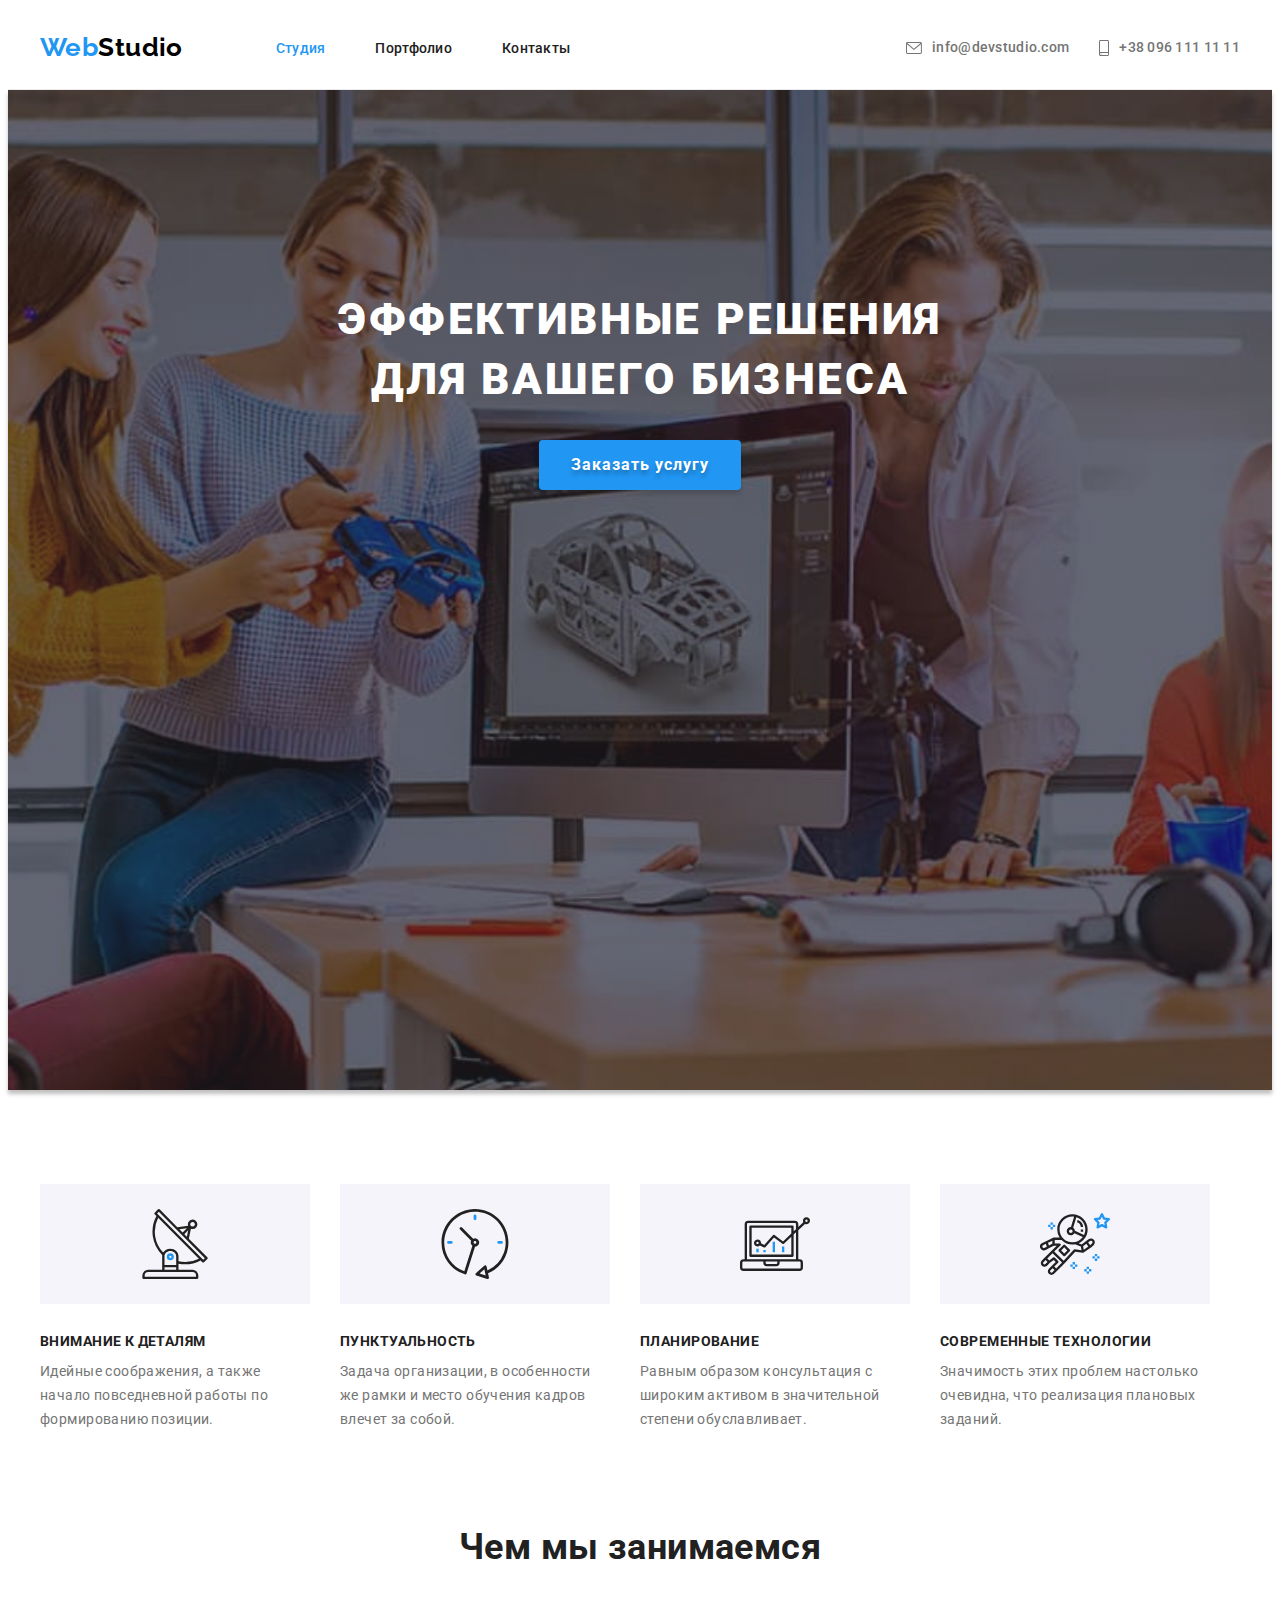
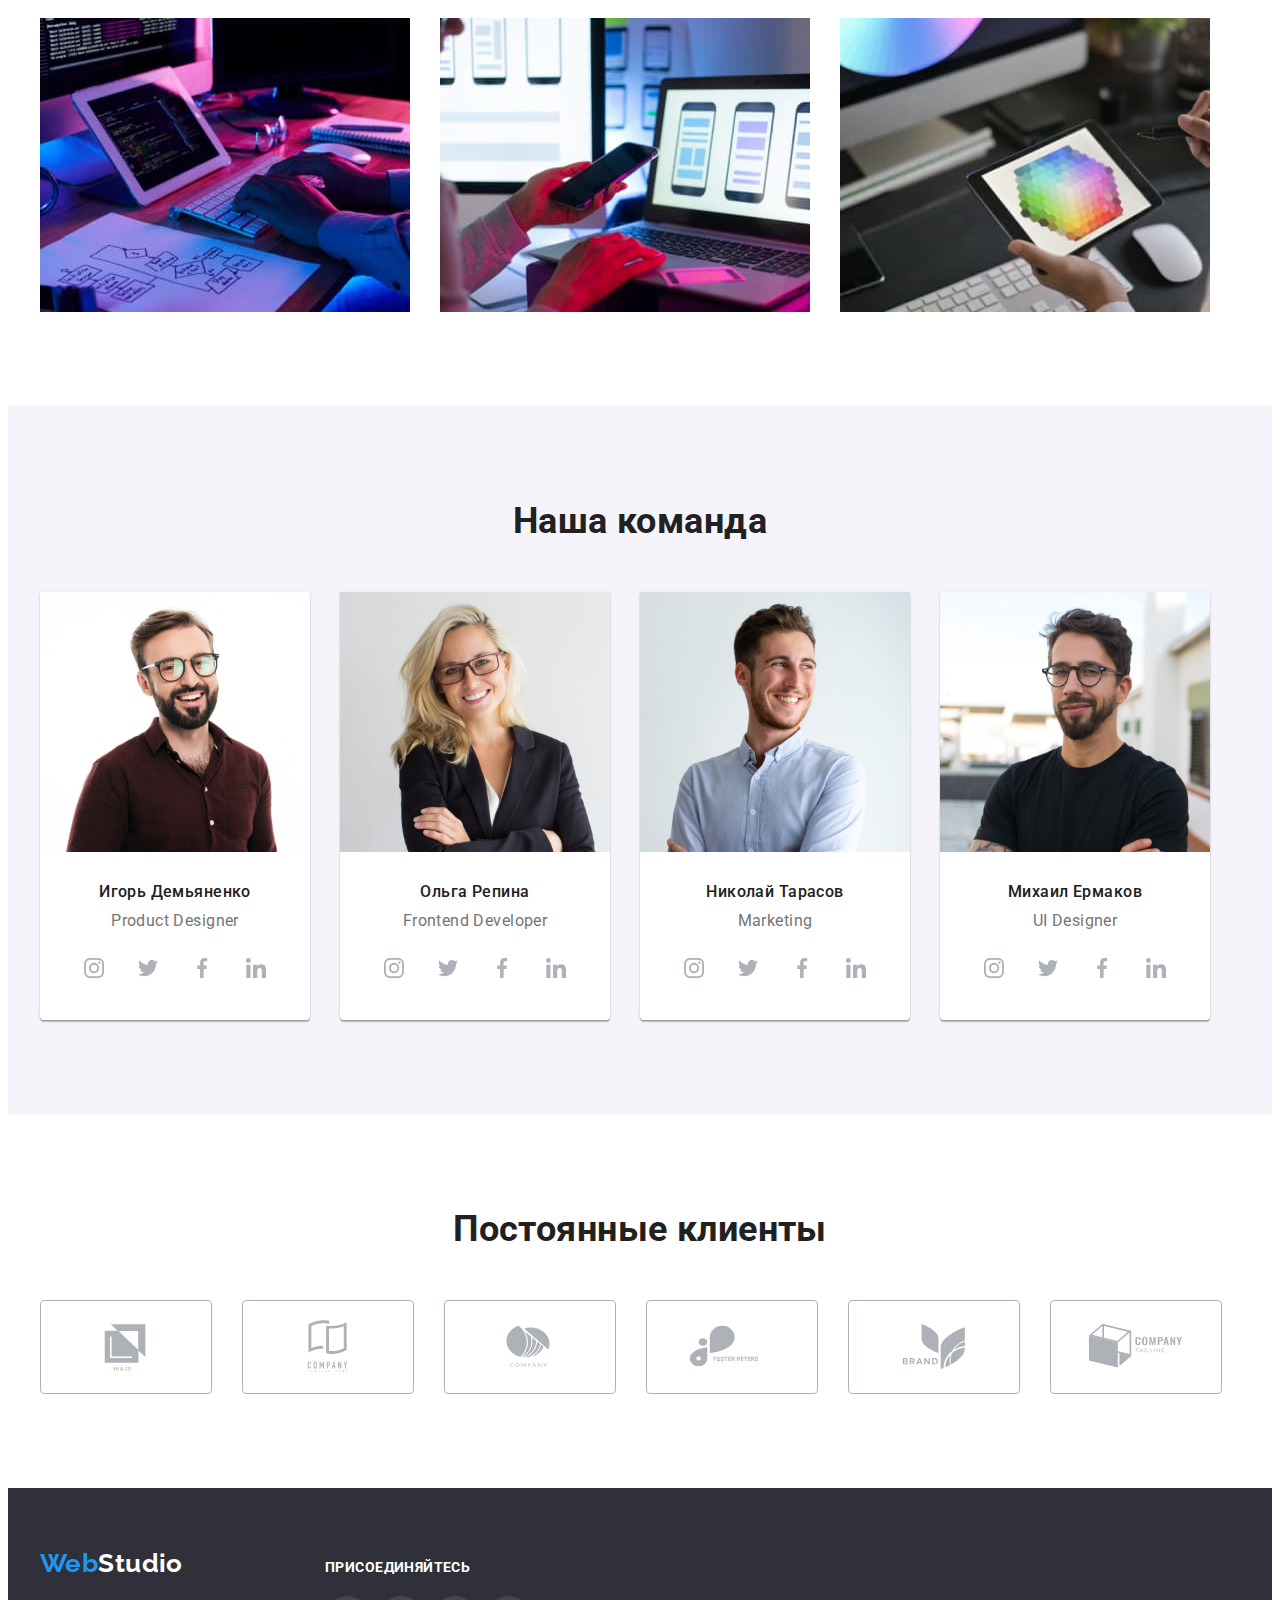
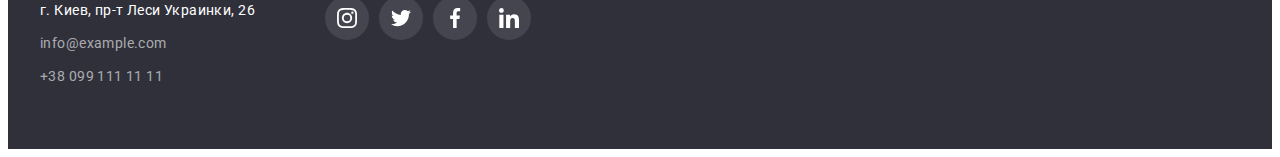
==== index.html @ ef355567 "copy files" ====
<!DOCTYPE html>
<html lang="ru">

<head>
    <meta charset="UTF-8">
    <meta http-equiv="X-UA-Compatible" content="IE=edge">
    <meta name="viewport" content="width=device-width, initial-scale=1.0">
    <title>Document</title>
    <link rel="preconnect" href="https://fonts.googleapis.com">
<link rel="preconnect" href="https://fonts.gstatic.com" crossorigin>
<link href="https://fonts.googleapis.com/css2?family=Raleway:wght@700&family=Roboto:wght@400;500;700;900&display=swap" rel="stylesheet">
    <link rel="stylesheet" href="https://cdnjs.cloudflare.com/ajax/libs/modern-normalize/1.1.0/modern-normalize.min.css" integrity="sha512-wpPYUAdjBVSE4KJnH1VR1HeZfpl1ub8YT/NKx4PuQ5NmX2tKuGu6U/JRp5y+Y8XG2tV+wKQpNHVUX03MfMFn9Q==" crossorigin="anonymous" referrerpolicy="no-referrer" />
    <link rel="stylesheet" href="./css/style.css">
</head>

<body>
    <!-- HEADER -->
    <header>
        <div class="page-header container">
            <nav class="page-nav">
                <a href="./index.html" class="logo link"> <span class="logo-accent">Web</span>Studio</a>
                <ul class="menu list">
                    <li class="menu-item"><a href="./index.html" class="menu-link link current">Студия</a> </li>
                    <li class="menu-item"><a href="./portfolio.html" class="menu-link link">Портфолио</a></li>
                    <li class="menu-item"><a href="./index.html" class="menu-link link">Контакты</a></li>
                </ul>
            </nav>

            <ul class="contact-header list">
                <li class="contact-header-link"><a href="mailto:info@devstudio.com" class="contact-link link">
                    <svg class="contact-icon" width="16" height="12">
                        <use href="./images/icons.svg#envelope"></use>
                    </svg>
                    info@devstudio.com</a></li>
                <li class="contact-header-link"><a href="tel:+380961111111" class="contact-link link">
                    <svg class="contact-icon" width="10" height="16">
                        <use href="./images/icons.svg#smartphone" ></use>
                    </svg>
                    +38 096 111 11 11</a></li>
            </ul>
        </div>
    </header>

    <!-- MAIN -->
    <main> 
        <!-- HERO -->
        <section class="hero">
            <div class="container">
                <h1 class="hero-title">Эффективные решения для вашего бизнеса</h1>
                <button type="button" class="hero-btn">Заказать услугу</button>
            </div>

        </section>

        <!-- FEATURES -->
        <section class="features section">
            <div class="features-section container">
                <h2 class="visually-hidden">Особенности</h2>

                <ul class="features-list list">
                    <li class="features-item">
                        <div class="features-icon">
                            <svg class="features-icon-item" width="70" height="70">
                                <use href="./images/icons.svg#antenna"></use>
                            </svg>
                        </div>
                        <h3 class="features-subtitle">Внимание к деталям</h3>
                        <p class="features-descriptions">Идейные соображения, а также начало повседневной работы по формированию позиции.</p>
                    </li>
                    <li class="features-item">
                        <div class="features-icon">
                            <svg class="features-icon-item" width="70" height="70">
                                <use href="./images/icons.svg#clock"></use>
                            </svg>
                        </div>
                        <h3 class="features-subtitle">Пунктуальность</h3>
                        <p class="features-descriptions">Задача организации, в особенности же рамки и место обучения кадров влечет за собой.</p>
                    </li>
                    <li class="features-item">
                        <div class="features-icon">
                            <svg class="features-icon-item" width="70" height="70">
                                <use href="./images/icons.svg#diagram"></use>
                            </svg>
                        </div>
                        <h3 class="features-subtitle">Планирование</h3>
                        <p class="features-descriptions">Равным образом консультация с широким активом в значительной степени обуславливает.</p>
                    </li>
                    <li class="features-item">
                        <div class="features-icon">
                            <svg class="features-icon-item" width="70" height="70">
                                <use href="./images/icons.svg#astronaut"></use>
                            </svg>
                        </div>
                        <h3 class="features-subtitle">Современные технологии</h3>
                        <p class="features-descriptions">Значимость этих проблем настолько очевидна, что реализация плановых заданий.</p>
                    </li>
                </ul>
            </div>
        </section>

        <!-- ACTIVITIES -->
        <section class="activities section">
            <div class="activities-section container">
                <h2 class="activities-title">Чем мы занимаемся</h2>
                <ul class="activities-list list">
                    <li class="activities-item">
                        <img src="./images/img1.jpg" alt="Программист работает в офисе" width="370">
                    </li>
                    <li class="activities-item">
                        <img src="./images/img2.jpg" alt="Веб дизайнер пишет приложение" width="370">
                    </li>
                    <li class="activities-item">
                        <img src="./images/img3.jpg" alt="Веб дизайнер подбирает цветовую гамму" width="370">
                    </li>
                </ul>
            </div>
        </section>

        <!-- TEAM -->
        <section class="team section">
            <div class="container">
                <h2 class="team-title">Наша команда</h2>
                <ul class="team-list list">
                    <li class="team-item">
                        <div class="team-card">
                            <img src="./images/teamigor.jpg" alt="Игорь Демьяненко" width="270">
                            <div class="team-description">
                                <h3 class="team-name">Игорь Демьяненко</h3>
                                <p class="team-prof" lang="en">Product Designer</p>
                                <ul class="social-list list">
                                    <li class="social-list-item">
                                        <a class="social-list-link link" href="">
                                            <svg class="social-list-icon" width="20" height="20">
                                                <use href="./images/icons.svg#instagram"></use>
                                            </svg>
                                        </a> 
                                    </li>
                                    <li class="social-list-item">
                                        <a class="social-list-link link" href="">
                                            <svg class="social-list-icon" width="20" height="20">
                                                <use href="./images/icons.svg#twitter"></use>
                                            </svg>
                                        </a> 
                                    </li>
                                    <li class="social-list-item">
                                        <a class="social-list-link link" href="">
                                            <svg class="social-list-icon" width="20" height="20">>
                                                <use href="./images/icons.svg#facebook"></use>
                                            </svg>
                                        </a> 
                                    </li>
                                    <li class="social-list-item">
                                        <a class="social-list-link link" href="">
                                            <svg class="social-list-icon" width="20" height="20">
                                                <use href="./images/icons.svg#linkedin"></use>
                                            </svg>
                                        </a> 
                                    </li>
                                </ul>
                            </div>
                        </div>
                    </li>
                    <li class="team-item">
                        <div class="team-card"> 
                            <img src="./images/teamolga.jpg" alt="Ольга Репина" width="270">
                            <div class="team-description">
                                <h3 class="team-name">Ольга Репина</h3>
                                <p class="team-prof" lang="en">Frontend Developer</p>
                                <ul class="social-list list">
                                    <li class="social-list-item">
                                        <a class="social-list-link link" href="">
                                            <svg class="social-list-icon" width="20" height="20">
                                                <use href="./images/icons.svg#instagram"></use>
                                            </svg>
                                        </a> 
                                    </li>
                                    <li class="social-list-item">
                                        <a class="social-list-link link" href="">
                                            <svg class="social-list-icon" width="20" height="20">
                                                <use href="./images/icons.svg#twitter"></use>
                                            </svg>
                                        </a> 
                                    </li>
                                    <li class="social-list-item">
                                        <a class="social-list-link link" href="">
                                            <svg class="social-list-icon" width="20" height="20">>
                                                <use href="./images/icons.svg#facebook"></use>
                                            </svg>
                                        </a> 
                                    </li>
                                    <li class="social-list-item">
                                        <a class="social-list-link link" href="">
                                            <svg class="social-list-icon" width="20" height="20">
                                                <use href="./images/icons.svg#linkedin"></use>
                                            </svg>
                                        </a> 
                                    </li>
                                </ul>
                            </div>
                        </div>
                    </li>
                    <li class="team-item">
                        <div class="team-card">
                            <img src="./images/teamnik.jpg" alt="Николай Тарасов" width="270">
                            <div class="team-description">
                                <h3 class="team-name">Николай Тарасов</h3>
                                <p class="team-prof" lang="en">Marketing</p>
                                <ul class="social-list list">
                                    <li class="social-list-item">
                                        <a class="social-list-link link" href="">
                                            <svg class="social-list-icon" width="20" height="20">
                                                <use href="./images/icons.svg#instagram"></use>
                                            </svg>
                                        </a> 
                                    </li>
                                    <li class="social-list-item">
                                        <a class="social-list-link link" href="">
                                            <svg class="social-list-icon" width="20" height="20">
                                                <use href="./images/icons.svg#twitter"></use>
                                            </svg>
                                        </a> 
                                    </li>
                                    <li class="social-list-item">
                                        <a class="social-list-link link" href="">
                                            <svg class="social-list-icon" width="20" height="20">>
                                                <use href="./images/icons.svg#facebook"></use>
                                            </svg>
                                        </a> 
                                    </li>
                                    <li class="social-list-item">
                                        <a class="social-list-link link" href="">
                                            <svg class="social-list-icon" width="20" height="20">
                                                <use href="./images/icons.svg#linkedin"></use>
                                            </svg>
                                        </a> 
                                    </li>
                                </ul>
                            </div>
                        </div>
                    </li>
                    <li class="team-item">
                        <div class="team-card">
                            <img src="./images/teammike.jpg" alt="Михаил Ермаков" width="270">
                            <div class="team-description">
                                <h3 class="team-name">Михаил Ермаков</h3>
                                <p class="team-prof" lang="en">UI Designer</p>
                                <ul class="social-list list">
                                    <li class="social-list-item">
                                        <a class="social-list-link link" href="">
                                            <svg class="social-list-icon" width="20" height="20">
                                                <use href="./images/icons.svg#instagram"></use>
                                            </svg>
                                        </a> 
                                    </li>
                                    <li class="social-list-item">
                                        <a class="social-list-link link" href="">
                                            <svg class="social-list-icon" width="20" height="20">
                                                <use href="./images/icons.svg#twitter"></use>
                                            </svg>
                                        </a> 
                                    </li>
                                    <li class="social-list-item">
                                        <a class="social-list-link link" href="">
                                            <svg class="social-list-icon" width="20" height="20">>
                                                <use href="./images/icons.svg#facebook"></use>
                                            </svg>
                                        </a> 
                                    </li>
                                    <li class="social-list-item">
                                        <a class="social-list-link link" href="">
                                            <svg class="social-list-icon" width="20" height="20">
                                                <use href="./images/icons.svg#linkedin"></use>
                                            </svg>
                                        </a> 
                                    </li>
                                </ul>
                            </div>
                        </div>
                    </li>
                </ul>
            </div>
        </section>
    </main>

<!-- ------CLIENTS-------- -->

        <section class="clients section">
            <div class="container">
                <h2 class="client-title">Постоянные клиенты</h2>
                <ul class="client-list list">
                    <li class="client-card">
                        <a href="" class="client-link" >
                            <svg class="client-icon">
                                <use href="./images/icons.svg#logo1"></use>
                            </svg>
                        </a>
                    </li>
                    <li class="client-card">
                        <a href="" class="client-link">
                            <svg class="client-icon">
                                <use href="./images/icons.svg#logo2"></use>
                            </svg>
                        </a>
                    </li>
                    <li class="client-card">
                        <a href="" class="client-link">
                            <svg class="client-icon">
                                <use href="./images/icons.svg#logo3"></use>
                            </svg>
                        </a>
                    </li>
                    <li class="client-card">
                        <a href="" class="client-link">
                            <svg class="client-icon">
                                <use href="./images/icons.svg#logo4"></use>
                            </svg>
                        </a>
                    </li>
                    <li class="client-card">
                        <a href="" class="client-link">
                            <svg class="client-icon">
                                <use href="./images/icons.svg#logo5"></use>
                            </svg>
                        </a>
                    </li>
                    <li class="client-card">
                        <a href="" class="client-link">
                            <svg class="client-icon">
                                <use href="./images/icons.svg#logo6"></use>
                            </svg>
                        </a>
                    </li>
                </ul>
            </div>
        </section>

    <!-- FOOTER -->
    <footer class="footer">
        <div class="container">
            <div>
            <a href="./index.html" class="logo-footer link"> <span class="logo-accent">Web</span>Studio</a>
            <address>
                <ul class="footer-list list">
                    <li class="footer-item"><a class="adress link" href="https://goo.gl/maps/LRwirKpvr18zqSGr9" target="_blank" rel="noopener noreferrer">г. Киев, пр-т Леси Украинки, 26</a> </li>
                    <li class="footer-item"><a class="contact-footer link" href="mailto:info@example.com">info@example.com</a></li>
                    <li class="footer-item"><a class="contact-footer link" href="tel:+380991111111">+38 099 111 11 11</a></li>
                </ul>
            </address>
            </div>
            <div class="footer-invitation">
                <p class="footer-invitation-text">присоединяйтесь</p>
                <ul class="footer-social-list list">
                    <li class="footer-social-list-item">
                        <a class="footer-social-list-link link" href="">
                            <svg class="footer-social-list-icon" width="20" height="20">
                                <use href="./images/icons.svg#instagram"></use>
                            </svg>
                        </a> 
                    </li>
                    <li class="footer-social-list-item">
                        <a class="footer-social-list-link link" href="">
                            <svg class="footer-social-list-icon" width="20" height="20">
                                <use href="./images/icons.svg#twitter"></use>
                            </svg>
                        </a> 
                    </li>
                    <li class="footer-social-list-item">
                        <a class="footer-social-list-link link" href="">
                            <svg class="footer-social-list-icon" width="20" height="20">>
                                <use href="./images/icons.svg#facebook"></use>
                            </svg>
                        </a> 
                    </li>
                    <li class="footer-social-list-item">
                        <a class="footer-social-list-link link" href="">
                            <svg class="footer-social-list-icon" width="20" height="20">
                                <use href="./images/icons.svg#linkedin"></use>
                            </svg>
                        </a> 
                    </li>
                </ul>
            </div>
        </div>
    </footer>
</body>

</html>
---- css/style.css ----
:root {
  --title-text-color: #212121;
  --title-text-color-dark-bkg: #ffffff;
  --title-text-color-accent: #2196f3;
  --text-color: #757575;
  --text-color-dark-bkg: rgba(255, 255, 255, 0.6);
  --dark-background: #2f303a;
  --light-dark-background: #f5f4fa;
  --white-color: #ffffff;
  --black-color: #000000;
  --button-hover: #188ce8;
  --border-color: #eeeeee;
  --border-header: #ECECEC;
  --icon-color: #afb1b8;
}

body {
  font-family: "Roboto", sans-serif;
  font-size: 14px;
  letter-spacing: 0.03em;
  color: var(--text-color);
  background-color: var(--white-color);
}
h1,
h2,
h3,
h4,
p {
  margin: 0;
}

address {
  font-style: normal;
}
.ul,
ol {
  margin-top: 0;
  margin-bottom: 0;
  margin-left: 0;
}
.container {
  width: 1200px;
  margin: 0 auto;
  padding: 0 15px;
}
.visually-hidden {
  position: absolute;
  white-space: nowrap;
  width: 1px;
  height: 1px;
  overflow: hidden;
  border: 0;
  padding: 0;
  clip: rect(0 0 0 0);
  clip-path: inset(50%);
  margin: -1px;
}

button {
  display: block;
  margin: 0 auto;
  padding: 10px 32px;
  cursor: pointer;
  box-shadow: 0px 4px 4px rgb(0 0 0 / 15%);
  border: none;
  border-radius: 4px;
}

img {
  display: block;
  max-width: 100%;
  height: auto;
}

h2 {
  font-weight: 700;
  font-size: 36px;
  line-height: 1.17;
  color: var(--title-text-color);
}

.link {
  text-decoration: none;
  color: inherit;
  margin: 0;
}

.list {
  list-style: none;
  padding-left: 0;
  margin: 0;
}

.section {
  padding: 94px 0;
}

/* ----------COMPONENTS----------- */
.logo {
  font-family: "Raleway", sans-serif;
  font-weight: 700;
  font-size: 26px;
  line-height: 1.19;
  color: var(--black-color);
  margin-right: 93px;
  align-items: center;
  padding-top: 24px;
  padding-bottom: 24px;
}

.logo-accent {
  color: var(--title-text-color-accent);
}

/* -----------HEADER ------------*/
.page-header {
  display: flex;
  align-items: center;
  }

header {
border-bottom: 1px solid var(--border-header);
}
.page-nav {
  display: flex;
}

.menu {
  display: flex;
  padding-top: 32px;
  padding-bottom: 32px;
}

.menu-item:not(:last-child) {
  margin-right: 50px;
}

.menu-link {
  font-weight: 500;
  line-height: 1.14;
  letter-spacing: 0.02em;
  color: var(--title-text-color);
}

.contact-header {
  display: flex;
  margin-left: auto;
}

.contact-link {
  display: flex;
  align-items: center;
  font-weight: 500;
  line-height: 1.14;
  letter-spacing: 0.02em;
  color: var(--text-color);
  }

.contact-header-link:not(:last-child) {
  margin-right: 30px;
}
.menu-link:hover,
.menu-link:focus {
  color: var(--title-text-color-accent);
}

.contact-link:hover,
.contact-link:focus {
  color: var(--title-text-color-accent);
}

.contact-icon {
  margin-right: 10px;
  fill: currentColor;
}

.current {
  color: var(--title-text-color-accent);
}

/* -------HERO----------- */
.hero {
  background-color: #C4C4C4;
  box-shadow: 0px 4px 4px rgba(0, 0, 0, 0.25);
  padding: 200px 0;
  background-image: linear-gradient(rgba(47, 48, 58, 0.4), rgba(47, 48, 58, 0.4)), url("../images/hero-photo.jpg");
  background-size: cover;
  background-position: center;
  background-repeat: no-repeat;
  max-width: 1600px;
  height: 600px;
  margin: 0 auto;
  }

.hero-title {
text-align: center;
width: 696px;
margin-left: auto;
margin-right: auto;
font-weight: 900;
  font-size: 44px;
  line-height: 1.36;
  letter-spacing: 0.06em;
  text-transform: uppercase;
  color: var(--white-color);
}

.hero-btn {
  margin-top: 30px;
  font-family: inherit;
  font-weight: 700;
  font-size: 16px;
  line-height: 1.88;
  letter-spacing: 0.06em;
  color: var(--title-text-color-dark-bkg);
  background-color: var(--title-text-color-accent);
  text-shadow: 0px 4px 4px rgba(0, 0, 0, 0.25);
}

.hero-btn:hover,
.hero-btn:focus {
  background-color: var(--button-hover);
}

/* -------FEATURES--------------------------------*/

.features-icon {
  display: flex;
  justify-content: center;
  align-items: center;
  width: 270px;
  height: 120px;
  background-color: var(--light-dark-background);
  margin-bottom: 30px;
}

.features-list {
    display: flex;
}

.features-item {
    width: 270px;
}
.features-item:not(:last-child) {
margin-right: 30px;
}
.features-subtitle {
    margin-bottom: 10px;
    font-size: 14px;
  font-weight: 700;
  line-height: 1.14;
  text-transform: uppercase;
  color: var(--title-text-color);
}

.features-descriptions {
  font-size: 14px;
  line-height: 1.71;
  color: var(--text-color);
}

/* -----------------ACTIVITIES --------------*/
.activities {
padding-top: 0;
}
.activities-title {
    text-align: center;
    margin-bottom: 50px;
}
.activities-list {
    display: flex;
}

.activities-item:not(:last-child) {
    margin-right: 30px;
}
/* -----------------TEAM ---------------------*/

.team {
  background-color: var(--light-dark-background);
}

.team-title {
    text-align: center;
    margin-bottom: 50px;
}

.team-list {
    display: flex;
    flex-wrap: wrap;
    gap: 30px;
}
.team-card {
box-shadow: 0px 1px 3px rgba(0, 0, 0, 0.12), 0px 1px 1px rgba(0, 0, 0, 0.14), 0px 2px 1px rgba(0, 0, 0, 0.2);
border-radius: 0px 0px 4px 4px;
}

.team-item {
background-color: var(--white-color);
}

.team-description {
  padding-top: 30px;
  padding-bottom: 30px;
}
.team-name {
    text-align: center;
    margin-bottom: 10px;
  font-weight: 500;
  font-size: 16px;
  line-height: 1.19;
  color: var(--title-text-color);
}

.team-prof {
text-align: center;
  font-size: 16px;
  line-height: 1.19;
  color: var(--text-color);
  margin-bottom: 16px;
}

.social-list {
  display: flex;
  justify-content: center;
  gap: 10px;
}

.social-list-link {
  display: flex;
  justify-content: center;
  align-items: center;
  width: 44px;
  height: 44px;
  border-radius: 50%;
  background-color: var(--white-color);
  color: var(--icon-color);
}

.social-list-link:hover,
.social-list-link:focus {
  background-color: var(--title-text-color-accent);
  color: var(--white-color);
}

.social-list-icon {
  fill: currentColor;
}

/* ------------CLIENTS------------- */
.client-title {
  margin-bottom: 50px;
  text-align: center;
}
.client-list {
  display: flex;
  gap: 30px;
}

.client-link {
  display: flex;
    justify-content: center;
  align-items: center;
  width: 170px;
  height: 92px;
  border: 1px solid #AFB1B8;
  border-radius: 4px;
  color: var(--icon-color);
  }

.client-link:hover,
.client-link:focus {
  border: 1px solid var(--title-text-color-accent);
  color: var(--title-text-color-accent);
}
.client-icon {
width: 106px;
height: 60px;
fill: currentColor; 
}


/* --------------FOOTER--------------------- */
.logo-footer {
  display: block;
  color: var(--white-color);
  font-family: "Raleway", sans-serif;
  font-weight: 700;
  font-size: 26px;
  line-height: 1.19;
  margin-bottom: 20px;
}

.logo-footer>.logo-accent {
color: var(--title-text-color-accent);
}

.footer {
  background-color: var(--dark-background);
    padding-top: 60px;
    padding-bottom: 60px;
}

.footer>.container {
  display: flex;
  align-items: baseline;
}
.adress {
  line-height: 1.71;
  color: var(--white-color);
}


.footer-item:not(:last-child){
  padding-bottom: 9px;
}

.adress:hover,
.adress:focus {
  color: var(--title-text-color-accent);
}

.contact-footer {
  font-style: normal;
  line-height: 1.71;
  color: var(--text-color-dark-bkg);
}

.contact-footer:hover,
.contact-footer:focus {
  color: var(--title-text-color-accent);
}

.footer-invitation {
  margin-left: 70px;
  padding-top: 12px;
}

.footer-invitation-text {
  font-weight: 700;
line-height: 1.14;
text-transform: uppercase;
margin-bottom: 20px;
color: var(--title-text-color-dark-bkg);
}

.footer-social-list {
  display: flex;
  justify-content: center;
  gap: 10px;
}

.footer-social-list-link {
  display: flex;
  justify-content: center;
  align-items: center;
  width: 44px;
  height: 44px;
  border-radius: 50%;
  background-color: rgba(255, 255, 255, 0.1);
  color: var(--white-color);
}

.footer-social-list-link:hover,
.footer-social-list-link:focus {
  background-color: var(--title-text-color-accent);
}

.footer-social-list-icon {
  fill: currentColor;
}

/* --------------PORTFOLIO-FILTER ------------------*/

.filter {
    display: flex;
    justify-content: center;
    flex-wrap: wrap;
    gap: 8px;
    margin-bottom: 50px;
}


.filter-btn {
  font-family: inherit;
  font-weight: 500;
  font-size: 16px;
  line-height: 1.62;
  letter-spacing: 0.03em;
  color: var(--title-text-color);
  background-color: var(--light-dark-background);
  padding: 6px 22px;
  box-shadow: none;

}

.filter-btn:hover,
.filter-btn:focus {
  color: var(--white-color);
  background-color: var(--title-text-color-accent);
  box-shadow: 0px 3px 1px rgba(0, 0, 0, 0.1), 0px 1px 2px rgba(0, 0, 0, 0.08), 0px 2px 2px rgba(0, 0, 0, 0.12);
  text-shadow: 0px 4px 4px rgba(0, 0, 0, 0.25);
}

/* ------------------PORTFOLIO-CARDS---------------- */

.portfolio-cards {
    display: flex;
    flex-wrap: wrap;
    gap: 30px;
}

.card-item-link:hover,
.card-item-link:focus {
  display: block;
box-shadow: 0px 1px 1px rgba(0, 0, 0, 0.12), 0px 4px 4px rgba(0, 0, 0, 0.06), 1px 4px 6px rgba(0, 0, 0, 0.16);
}

.cards-title {
  font-weight: 700;
  font-size: 18px;
  line-height: 2;
  letter-spacing: 0.06em;
  color: var(--title-text-color);
}

.cards-sign {
  margin-top: 4px;
  font-size: 16px;
  line-height: 1.88;
  color: var(--text-color);
}

.cards-description {
padding: 20px 24px;
border-bottom: 1px solid var(--border-color);
border-left: 1px solid var(--border-color);
border-right: 1px solid var(--border-color);
}
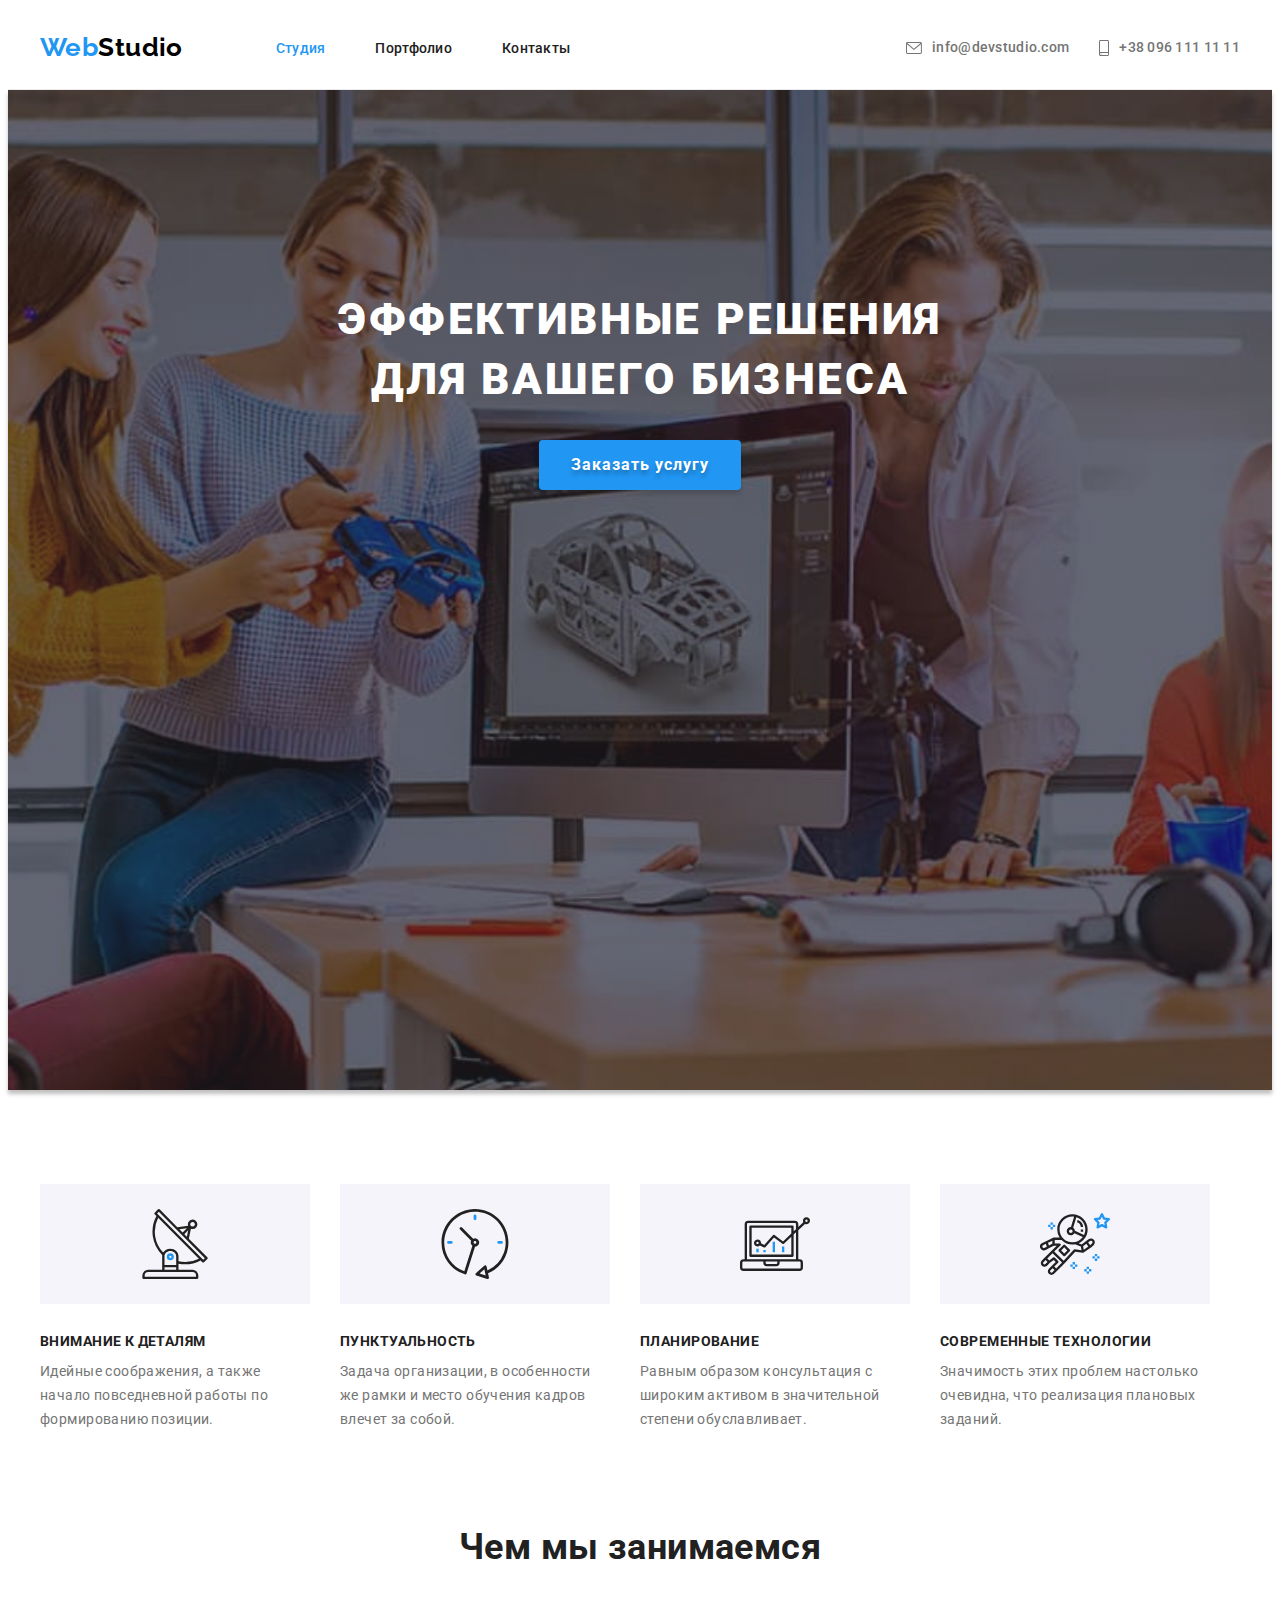
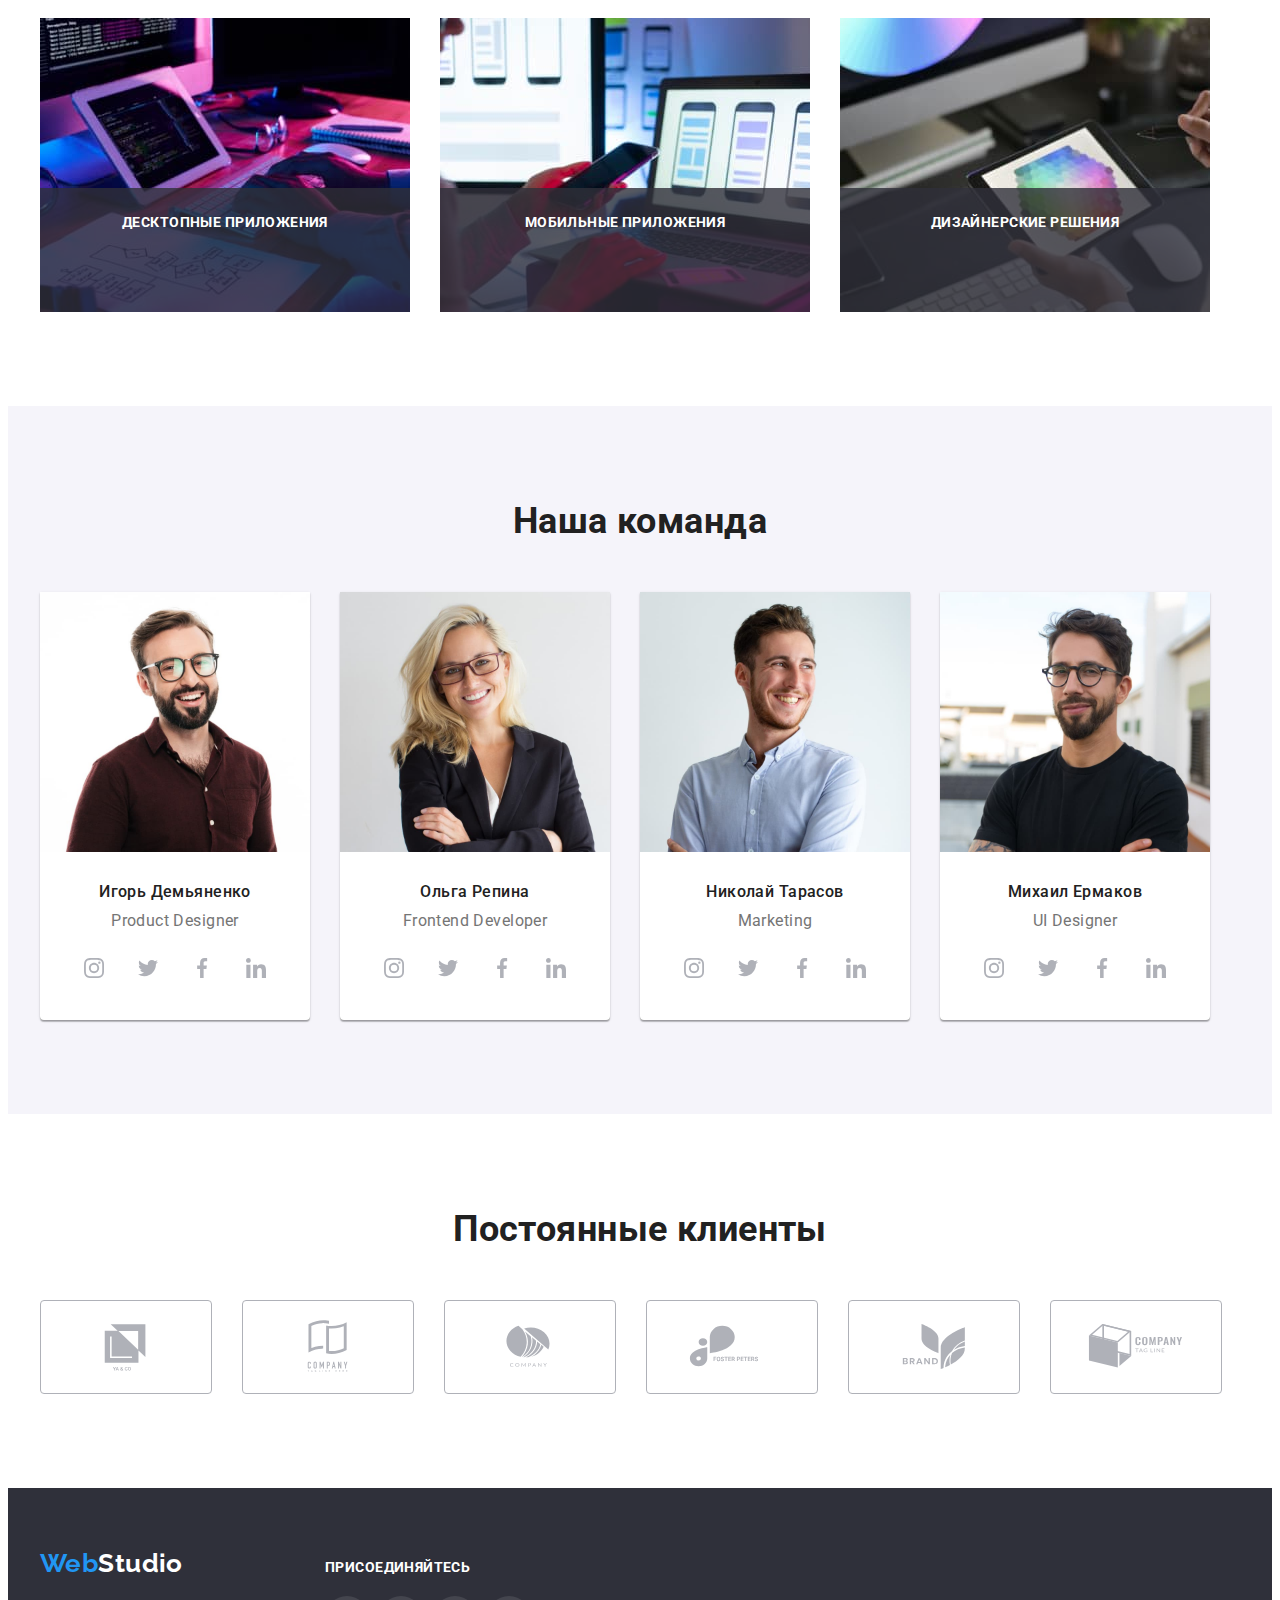
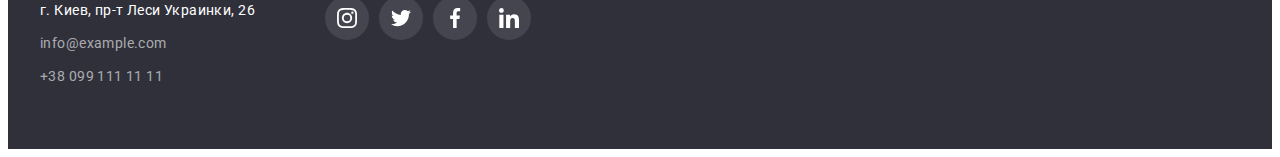
==== commit 42f0983e: "add transition" ====
--- a/index.html
+++ b/index.html
@@ -104,13 +104,22 @@
                 <h2 class="activities-title">Чем мы занимаемся</h2>
                 <ul class="activities-list list">
                     <li class="activities-item">
-                        <img src="./images/img1.jpg" alt="Программист работает в офисе" width="370">
+                        <div class="activites-card">
+                            <img src="./images/img1.jpg" alt="Программист работает в офисе" width="370">
+                            <p class="activiyies-card-description">Десктопные приложения</p>
+                        </div>
                     </li>
                     <li class="activities-item">
-                        <img src="./images/img2.jpg" alt="Веб дизайнер пишет приложение" width="370">
+                        <div class="activites-card">
+                            <img src="./images/img2.jpg" alt="Веб дизайнер пишет приложение" width="370">
+                            <p class="activiyies-card-description">Мобильные приложения</p>
+                        </div>
                     </li>
                     <li class="activities-item">
-                        <img src="./images/img3.jpg" alt="Веб дизайнер подбирает цветовую гамму" width="370">
+                        <div class="activites-card">
+                            <img src="./images/img3.jpg" alt="Веб дизайнер подбирает цветовую гамму" width="370">
+                            <p class="activiyies-card-description">Дизайнерские решения</p>
+                        </div>
                     </li>
                 </ul>
             </div>
--- a/css/style.css
+++ b/css/style.css
@@ -140,6 +140,7 @@
   line-height: 1.14;
   letter-spacing: 0.02em;
   color: var(--title-text-color);
+  transition: color 250ms cubic-bezier(0.4, 0, 0.2, 1);
 }
 
 .contact-header {
@@ -154,6 +155,7 @@
   line-height: 1.14;
   letter-spacing: 0.02em;
   color: var(--text-color);
+  transition: color 250ms cubic-bezier(0.4, 0, 0.2, 1);
   }
 
 .contact-header-link:not(:last-child) {
@@ -215,6 +217,7 @@
   color: var(--title-text-color-dark-bkg);
   background-color: var(--title-text-color-accent);
   text-shadow: 0px 4px 4px rgba(0, 0, 0, 0.25);
+  transition: background-color 250ms cubic-bezier(0.4, 0, 0.2, 1);
 }
 
 .hero-btn:hover,
@@ -273,6 +276,24 @@
 
 .activities-item:not(:last-child) {
     margin-right: 30px;
+}
+
+.activites-card {
+  position: relative;
+}
+.activiyies-card-description {
+  position: absolute;
+  bottom: 0;
+  width: 370px;
+  height: 70px;
+  padding-top: 27px;
+  padding-bottom: 27px;
+  font-weight: 700;
+line-height: 1.14;
+text-align: center;
+text-transform: uppercase;
+color: var(--title-text-color-dark-bkg);
+background-color: rgba(47, 48, 58, 0.8);
 }
 /* -----------------TEAM ---------------------*/
 
@@ -335,6 +356,7 @@
   border-radius: 50%;
   background-color: var(--white-color);
   color: var(--icon-color);
+  transition: color 250ms cubic-bezier(0.4, 0, 0.2, 1), background-color 250ms cubic-bezier(0.4, 0, 0.2, 1);
 }
 
 .social-list-link:hover,
@@ -366,6 +388,7 @@
   border: 1px solid #AFB1B8;
   border-radius: 4px;
   color: var(--icon-color);
+  transition: color 250ms cubic-bezier(0.4, 0, 0.2, 1), border 250ms cubic-bezier(0.4, 0, 0.2, 1);
   }
 
 .client-link:hover,
@@ -408,6 +431,7 @@
 .adress {
   line-height: 1.71;
   color: var(--white-color);
+  transition: color 250ms cubic-bezier(0.4, 0, 0.2, 1);
 }
 
 
@@ -424,6 +448,7 @@
   font-style: normal;
   line-height: 1.71;
   color: var(--text-color-dark-bkg);
+  transition: color 250ms cubic-bezier(0.4, 0, 0.2, 1);
 }
 
 .contact-footer:hover,
@@ -459,6 +484,7 @@
   border-radius: 50%;
   background-color: rgba(255, 255, 255, 0.1);
   color: var(--white-color);
+  transition: background-color 250ms cubic-bezier(0.4, 0, 0.2, 1);
 }
 
 .footer-social-list-link:hover,
@@ -491,7 +517,7 @@
   background-color: var(--light-dark-background);
   padding: 6px 22px;
   box-shadow: none;
-
+  transition: background-color 250ms cubic-bezier(0.4, 0, 0.2, 1), color 250ms cubic-bezier(0.4, 0, 0.2, 1), box-shadow 250ms cubic-bezier(0.4, 0, 0.2, 1), text-shadow 250ms cubic-bezier(0.4, 0, 0.2, 1);
 }
 
 .filter-btn:hover,
@@ -510,6 +536,9 @@
     gap: 30px;
 }
 
+.card-item-link {
+transition: box-shadow 250ms cubic-bezier(0.4, 0, 0.2, 1);
+}
 .card-item-link:hover,
 .card-item-link:focus {
   display: block;
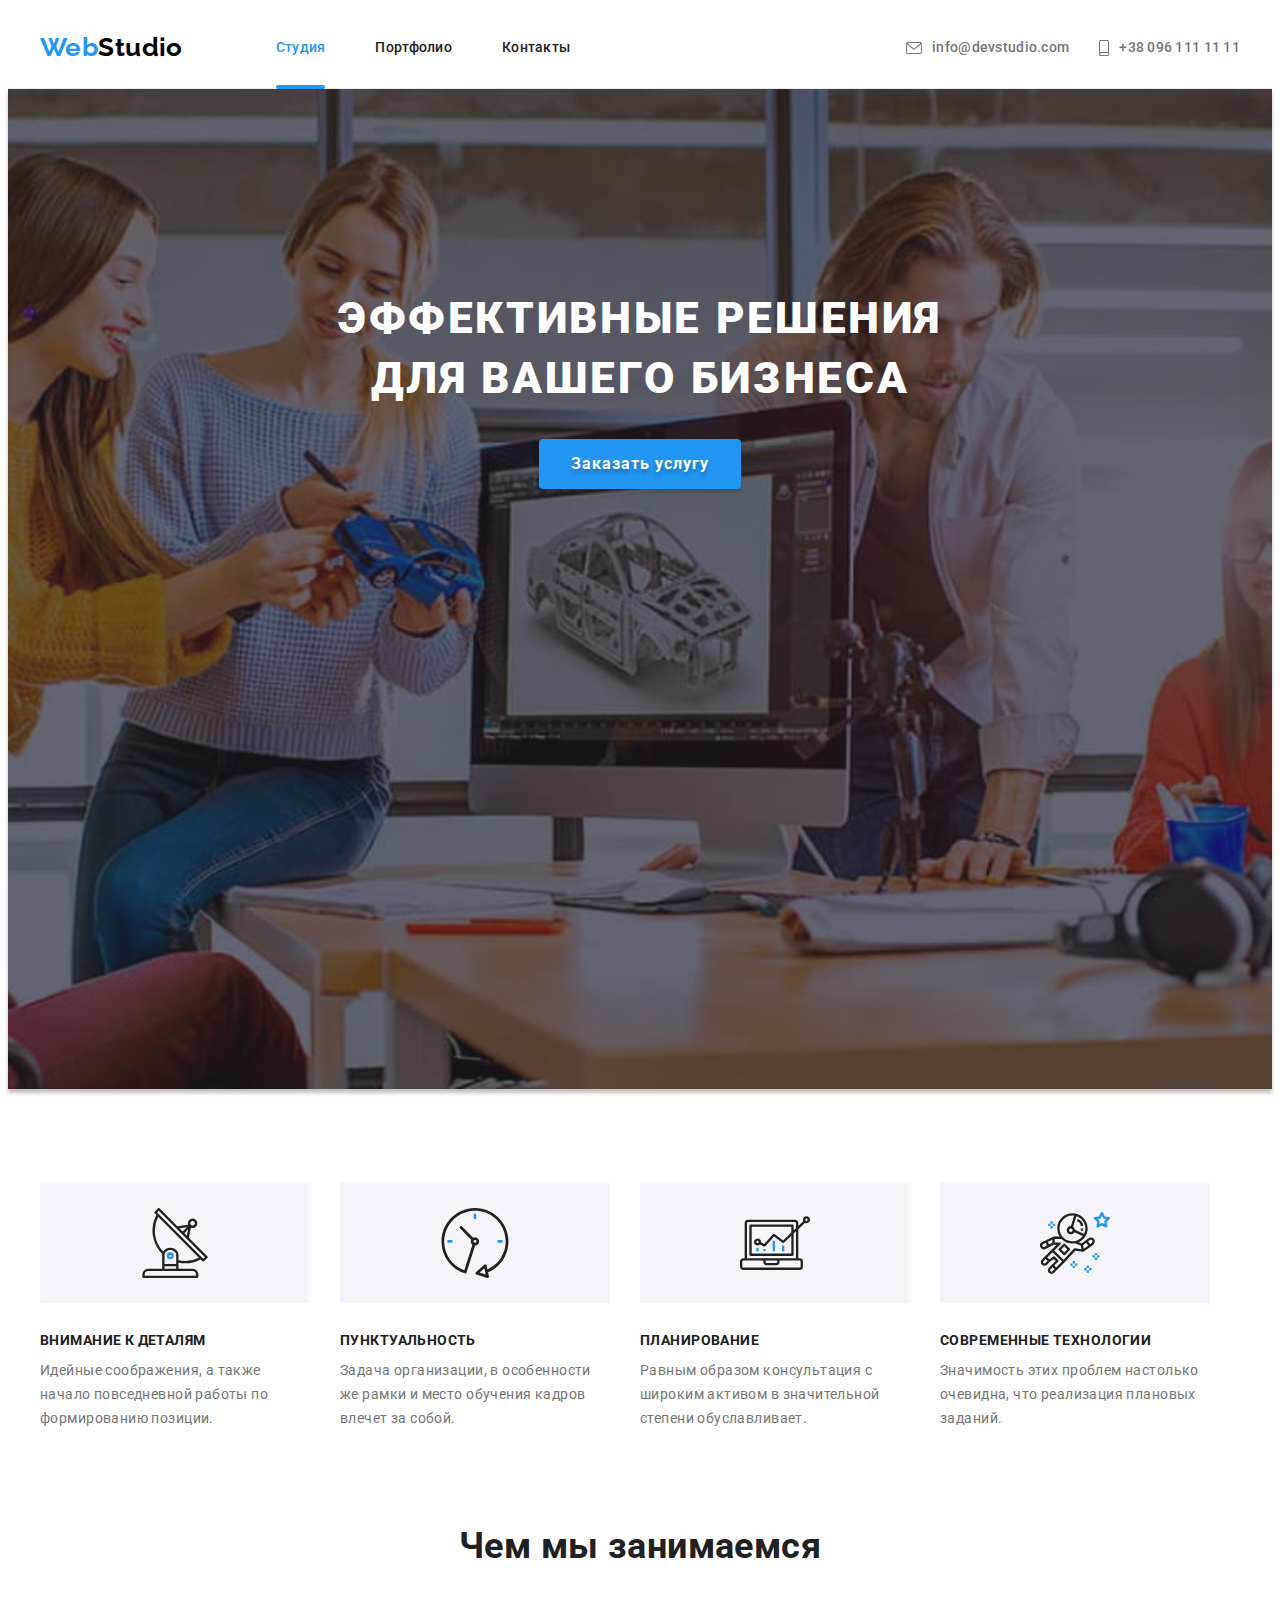
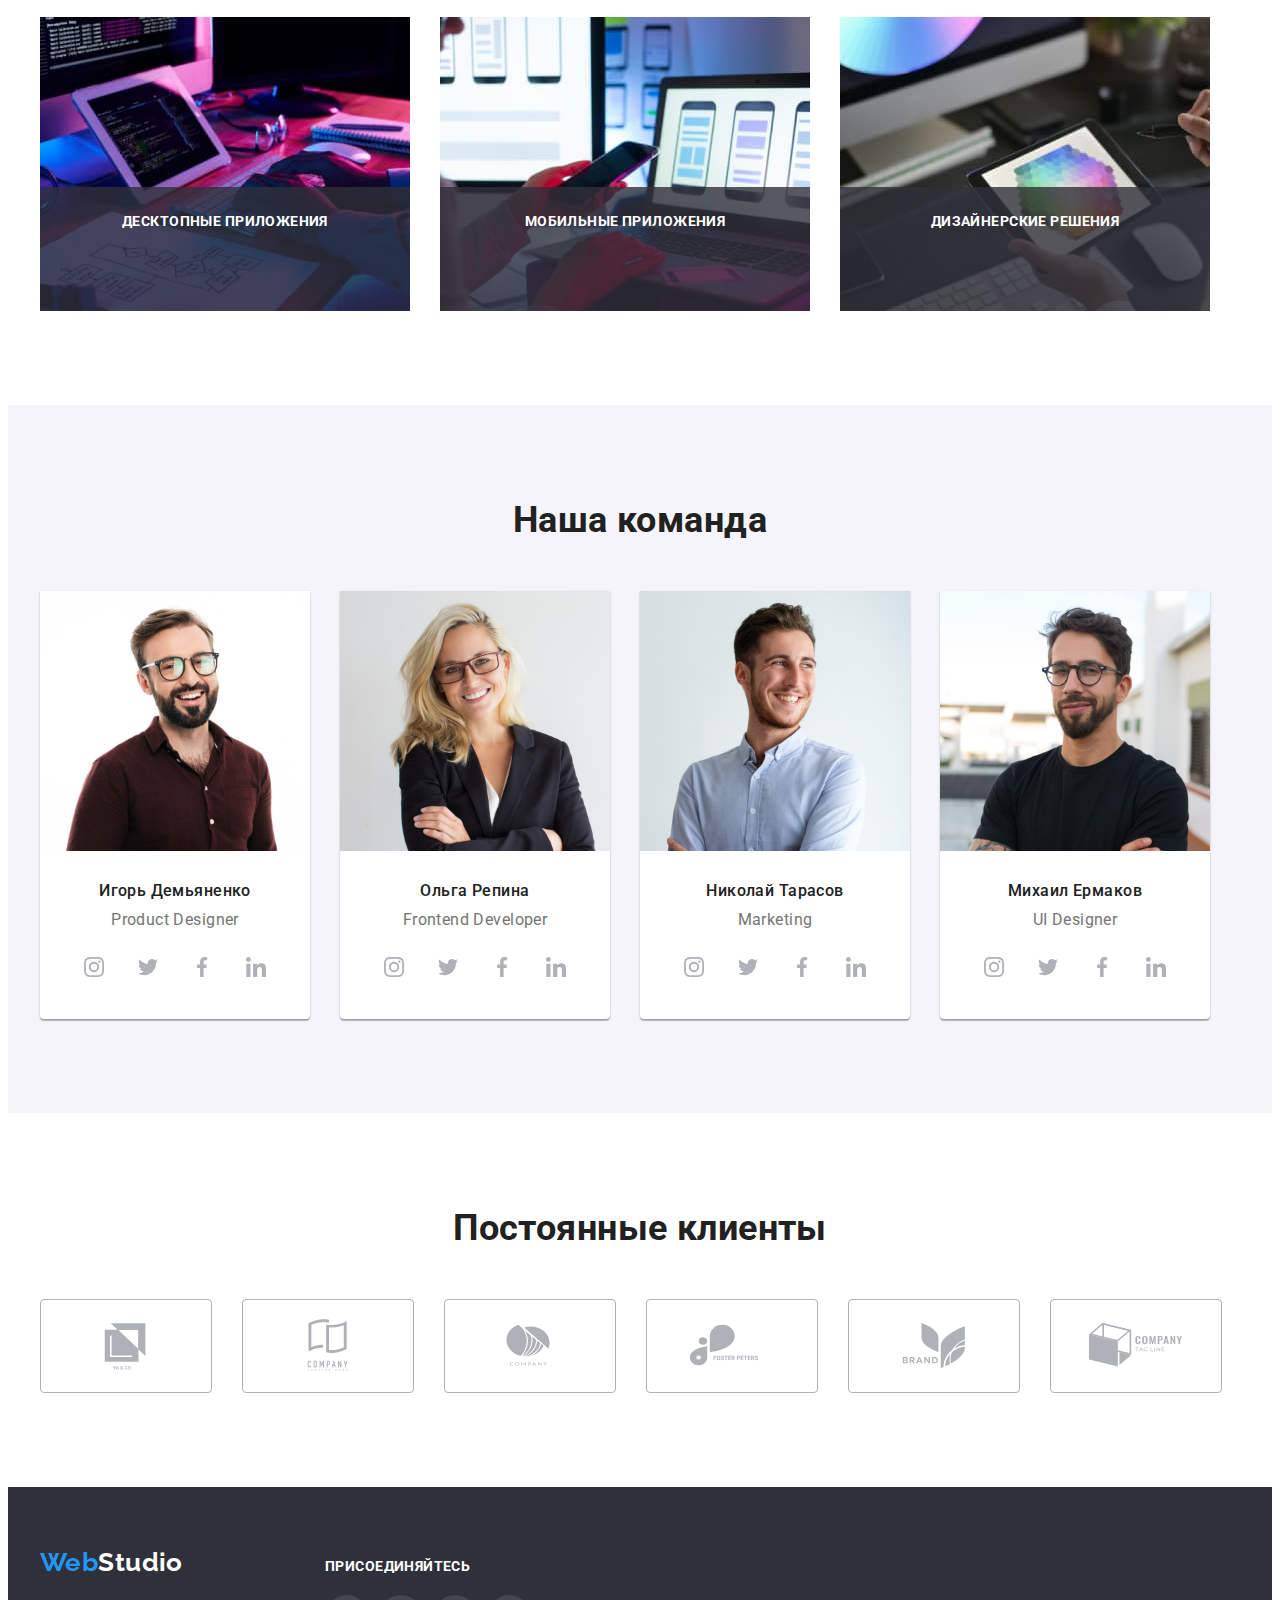
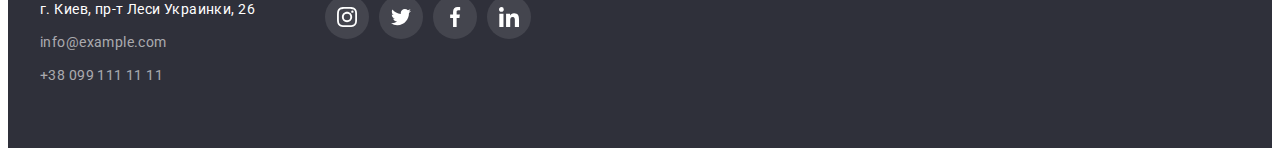
==== commit 4b01c20f: "add modal window" ====
--- a/index.html
+++ b/index.html
@@ -14,6 +14,7 @@
 </head>
 
 <body>
+
     <!-- HEADER -->
     <header>
         <div class="page-header container">
@@ -47,10 +48,20 @@
         <section class="hero">
             <div class="container">
                 <h1 class="hero-title">Эффективные решения для вашего бизнеса</h1>
-                <button type="button" class="hero-btn">Заказать услугу</button>
-            </div>
-
+                <button type="button" class="hero-btn" data-modal-open>Заказать услугу</button>
+            </div>
         </section>
+    <!-- MODAL -->
+    <div class="backdrop is-hidden" data-modal>
+        <div class="modal">
+            <!-- <p></p> -->
+            <button type="button" class="close-btn" data-modal-close>
+                <svg class="icon-close" width="18" height="18" >
+                    <use href="./images/icons.svg#icon-cross"></use>
+                </svg>
+            </button>
+        </div>
+    </div>
 
         <!-- FEATURES -->
         <section class="features section">
@@ -391,6 +402,7 @@
             </div>
         </div>
     </footer>
+<script src="./js/modal.js"></script>
 </body>
 
 </html>--- a/css/style.css
+++ b/css/style.css
@@ -12,6 +12,7 @@
   --border-color: #eeeeee;
   --border-header: #ECECEC;
   --icon-color: #afb1b8;
+  --transition-dur-func: 250ms cubic-bezier(0.4, 0, 0.2, 1);
 }
 
 body {
@@ -57,13 +58,7 @@
 }
 
 button {
-  display: block;
-  margin: 0 auto;
-  padding: 10px 32px;
-  cursor: pointer;
-  box-shadow: 0px 4px 4px rgb(0 0 0 / 15%);
-  border: none;
-  border-radius: 4px;
+cursor: pointer;
 }
 
 img {
@@ -112,6 +107,63 @@
   color: var(--title-text-color-accent);
 }
 
+/* --------MODAL----------- */
+.backdrop {
+  position: fixed;
+  z-index: 100;
+  top: 0;
+  left: 0;
+  width: 100%;
+  height: 100%;
+  background-color: rgba(0, 0, 0, 0.2);
+}
+.backdrop.is-hidden {
+  visibility: hidden;
+  opacity: 0;
+  pointer-events: none;
+}
+.modal {
+  position: absolute;
+  top: 50%;
+  left: 50%;
+  transform: translate(-50%, -50%);
+  min-height: 580px;
+  min-width: 528px;
+  background-color: var(--white-color);
+  border-color: var(--white-color);
+  box-shadow: 0px 1px 3px rgba(0, 0, 0, 0.12), 0px 1px 1px rgba(0, 0, 0, 0.14), 0px 2px 1px rgba(0, 0, 0, 0.2);
+  border-radius: 4px;
+}
+
+.close-btn {
+  display: flex;
+  justify-content: center;
+  align-items: center;
+  position: absolute;
+  top: 8px;
+  right: 8px;
+  width: 30px;
+  height: 30px;
+  padding: 0;
+  border-radius: 15px;
+  border: 1px solid rgba(0, 0, 0, 0.1);
+  background-color: transparent;
+  transition: border-color var(--transition-dur-func);
+}
+
+.close-btn:hover,
+.close-btn:focus {
+  border-color: var(--button-hover);
+}
+
+.close-btn:hover .icon-close,
+.close-btn:focus .icon-close {
+  fill: var(--button-hover);
+}
+.icon-close {
+  fill: var(--black-color);
+  transition: fill var(--transition-dur-func);
+}
 /* -----------HEADER ------------*/
 .page-header {
   display: flex;
@@ -136,11 +188,13 @@
 }
 
 .menu-link {
+  position: relative;
+  display: block;
   font-weight: 500;
   line-height: 1.14;
   letter-spacing: 0.02em;
   color: var(--title-text-color);
-  transition: color 250ms cubic-bezier(0.4, 0, 0.2, 1);
+  transition: color var(--transition-dur-func);
 }
 
 .contact-header {
@@ -155,7 +209,7 @@
   line-height: 1.14;
   letter-spacing: 0.02em;
   color: var(--text-color);
-  transition: color 250ms cubic-bezier(0.4, 0, 0.2, 1);
+  transition: color var(--transition-dur-func);
   }
 
 .contact-header-link:not(:last-child) {
@@ -180,6 +234,16 @@
   color: var(--title-text-color-accent);
 }
 
+.current::after {
+  position: absolute;
+  content: "";
+  width: 100%;
+  height: 4px;
+  bottom: -33px;
+  left: 0;
+  border-radius: 2px;
+  background-color: var(--title-text-color-accent);
+}
 /* -------HERO----------- */
 .hero {
   background-color: #C4C4C4;
@@ -208,7 +272,13 @@
 }
 
 .hero-btn {
-  margin-top: 30px;
+    display: block;
+  margin: 30px auto 0;
+  padding: 10px 32px;
+  cursor: pointer;
+  box-shadow: 0px 4px 4px rgb(0 0 0 / 15%);
+  border: none;
+  border-radius: 4px;
   font-family: inherit;
   font-weight: 700;
   font-size: 16px;
@@ -217,7 +287,7 @@
   color: var(--title-text-color-dark-bkg);
   background-color: var(--title-text-color-accent);
   text-shadow: 0px 4px 4px rgba(0, 0, 0, 0.25);
-  transition: background-color 250ms cubic-bezier(0.4, 0, 0.2, 1);
+  transition: background-color var(--transition-dur-func);
 }
 
 .hero-btn:hover,
@@ -356,7 +426,7 @@
   border-radius: 50%;
   background-color: var(--white-color);
   color: var(--icon-color);
-  transition: color 250ms cubic-bezier(0.4, 0, 0.2, 1), background-color 250ms cubic-bezier(0.4, 0, 0.2, 1);
+  transition: color var(--transition-dur-func), background-color var(--transition-dur-func);
 }
 
 .social-list-link:hover,
@@ -388,7 +458,7 @@
   border: 1px solid #AFB1B8;
   border-radius: 4px;
   color: var(--icon-color);
-  transition: color 250ms cubic-bezier(0.4, 0, 0.2, 1), border 250ms cubic-bezier(0.4, 0, 0.2, 1);
+  transition: color var(--transition-dur-func), border var(--transition-dur-func);
   }
 
 .client-link:hover,
@@ -431,7 +501,7 @@
 .adress {
   line-height: 1.71;
   color: var(--white-color);
-  transition: color 250ms cubic-bezier(0.4, 0, 0.2, 1);
+  transition: color var(--transition-dur-func);
 }
 
 
@@ -448,7 +518,7 @@
   font-style: normal;
   line-height: 1.71;
   color: var(--text-color-dark-bkg);
-  transition: color 250ms cubic-bezier(0.4, 0, 0.2, 1);
+  transition: color var(--transition-dur-func);
 }
 
 .contact-footer:hover,
@@ -484,7 +554,7 @@
   border-radius: 50%;
   background-color: rgba(255, 255, 255, 0.1);
   color: var(--white-color);
-  transition: background-color 250ms cubic-bezier(0.4, 0, 0.2, 1);
+  transition: background-color var(--transition-dur-func);
 }
 
 .footer-social-list-link:hover,
@@ -517,7 +587,7 @@
   background-color: var(--light-dark-background);
   padding: 6px 22px;
   box-shadow: none;
-  transition: background-color 250ms cubic-bezier(0.4, 0, 0.2, 1), color 250ms cubic-bezier(0.4, 0, 0.2, 1), box-shadow 250ms cubic-bezier(0.4, 0, 0.2, 1), text-shadow 250ms cubic-bezier(0.4, 0, 0.2, 1);
+  transition: background-color var(--transition-dur-func), color 2var(--transition-dur-func), box-shadow var(--transition-dur-func), text-shadow var(--transition-dur-func);
 }
 
 .filter-btn:hover,
@@ -536,8 +606,36 @@
     gap: 30px;
 }
 
+.cards-item {
+  position: relative;
+    overflow: hidden;
+}
+
+.text-overlay {
+  position: absolute;
+  top: 0;
+  left: 0;
+  width: 100%;
+  height: 294px;
+  padding-top: 63px;
+  padding-bottom: 63px;
+  padding-left: 24px;
+  padding-right: 24px;
+  font-size: 18px;
+  line-height: 1.56;
+  color: var(--white-color);
+  background-color: rgba(33, 150, 243, 0.9);
+  transform: translateY(calc(100% + 113px));
+  transition: transform var(--transition-dur-func);
+}
+
+.cards-item:hover .text-overlay {
+  transform: translateY(0);
+}
 .card-item-link {
-transition: box-shadow 250ms cubic-bezier(0.4, 0, 0.2, 1);
+  /* position: relative; */
+
+transition: box-shadow var(--transition-dur-func);
 }
 .card-item-link:hover,
 .card-item-link:focus {
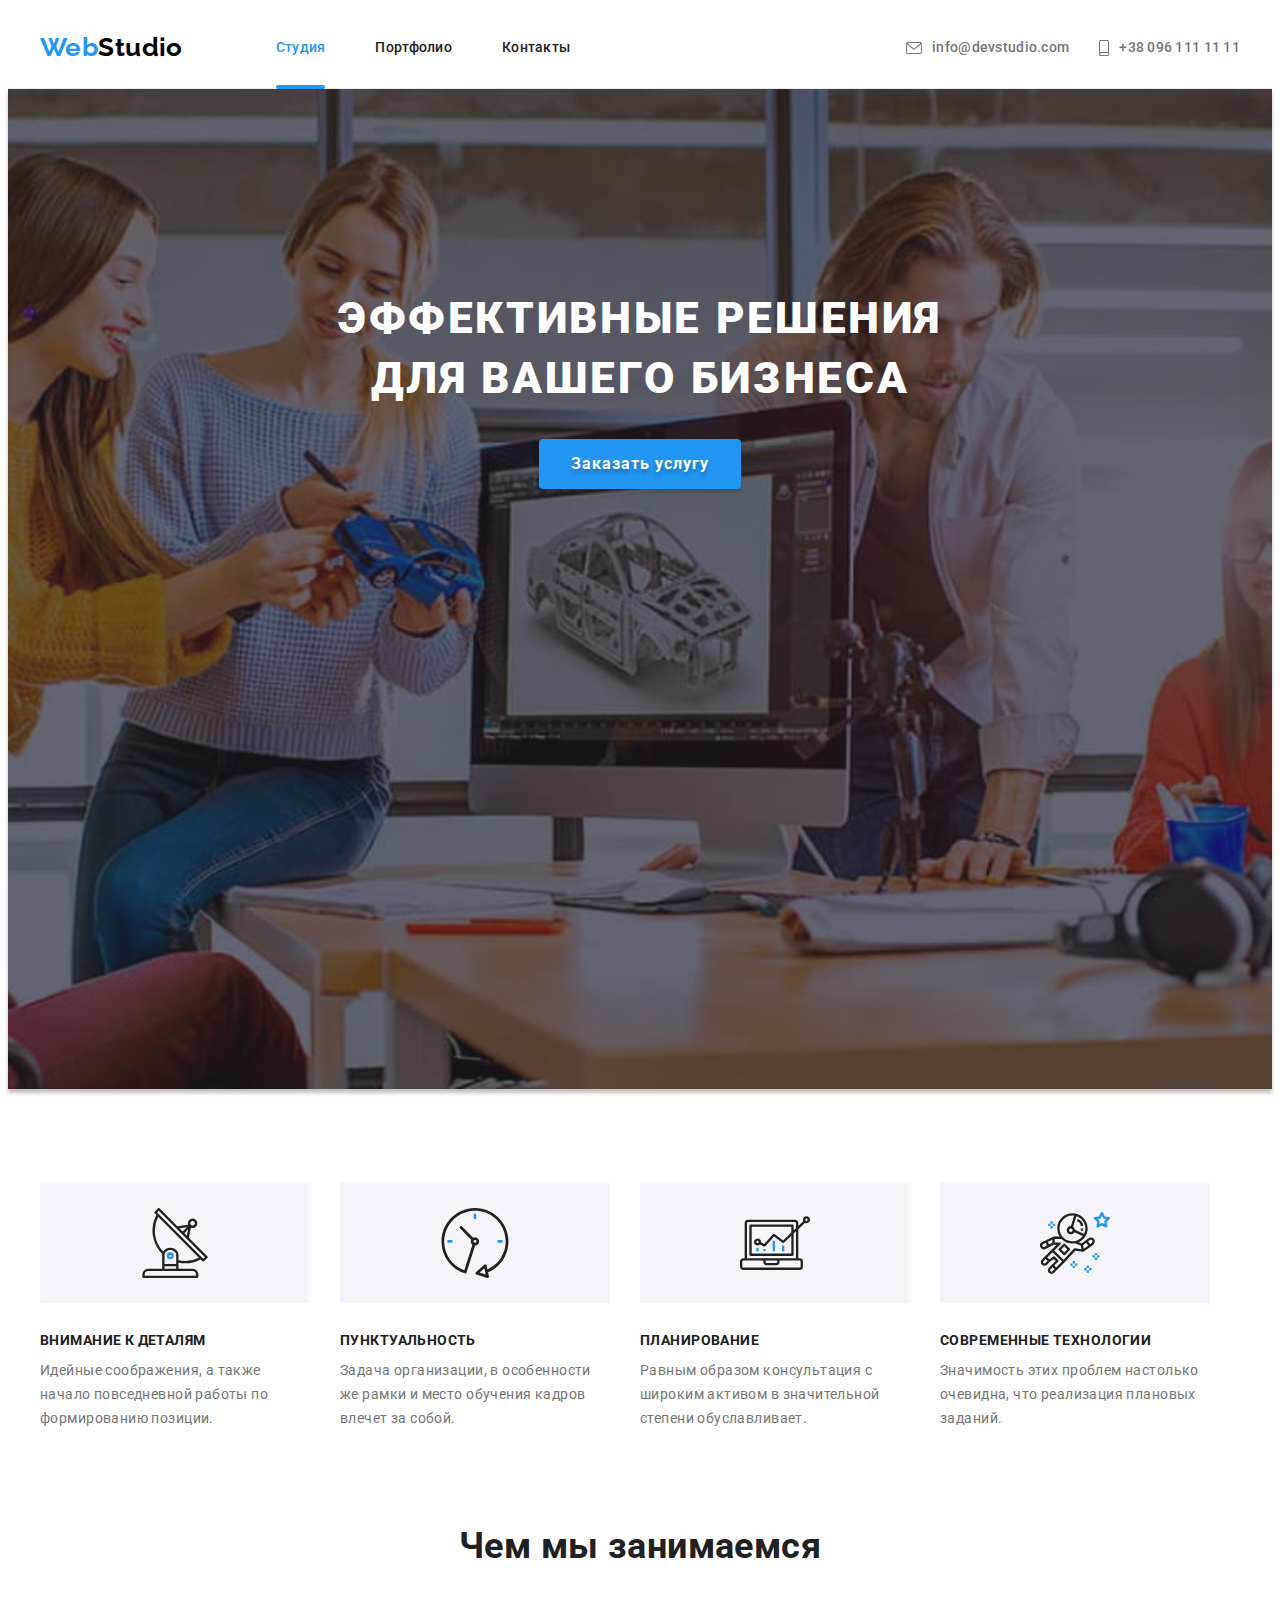
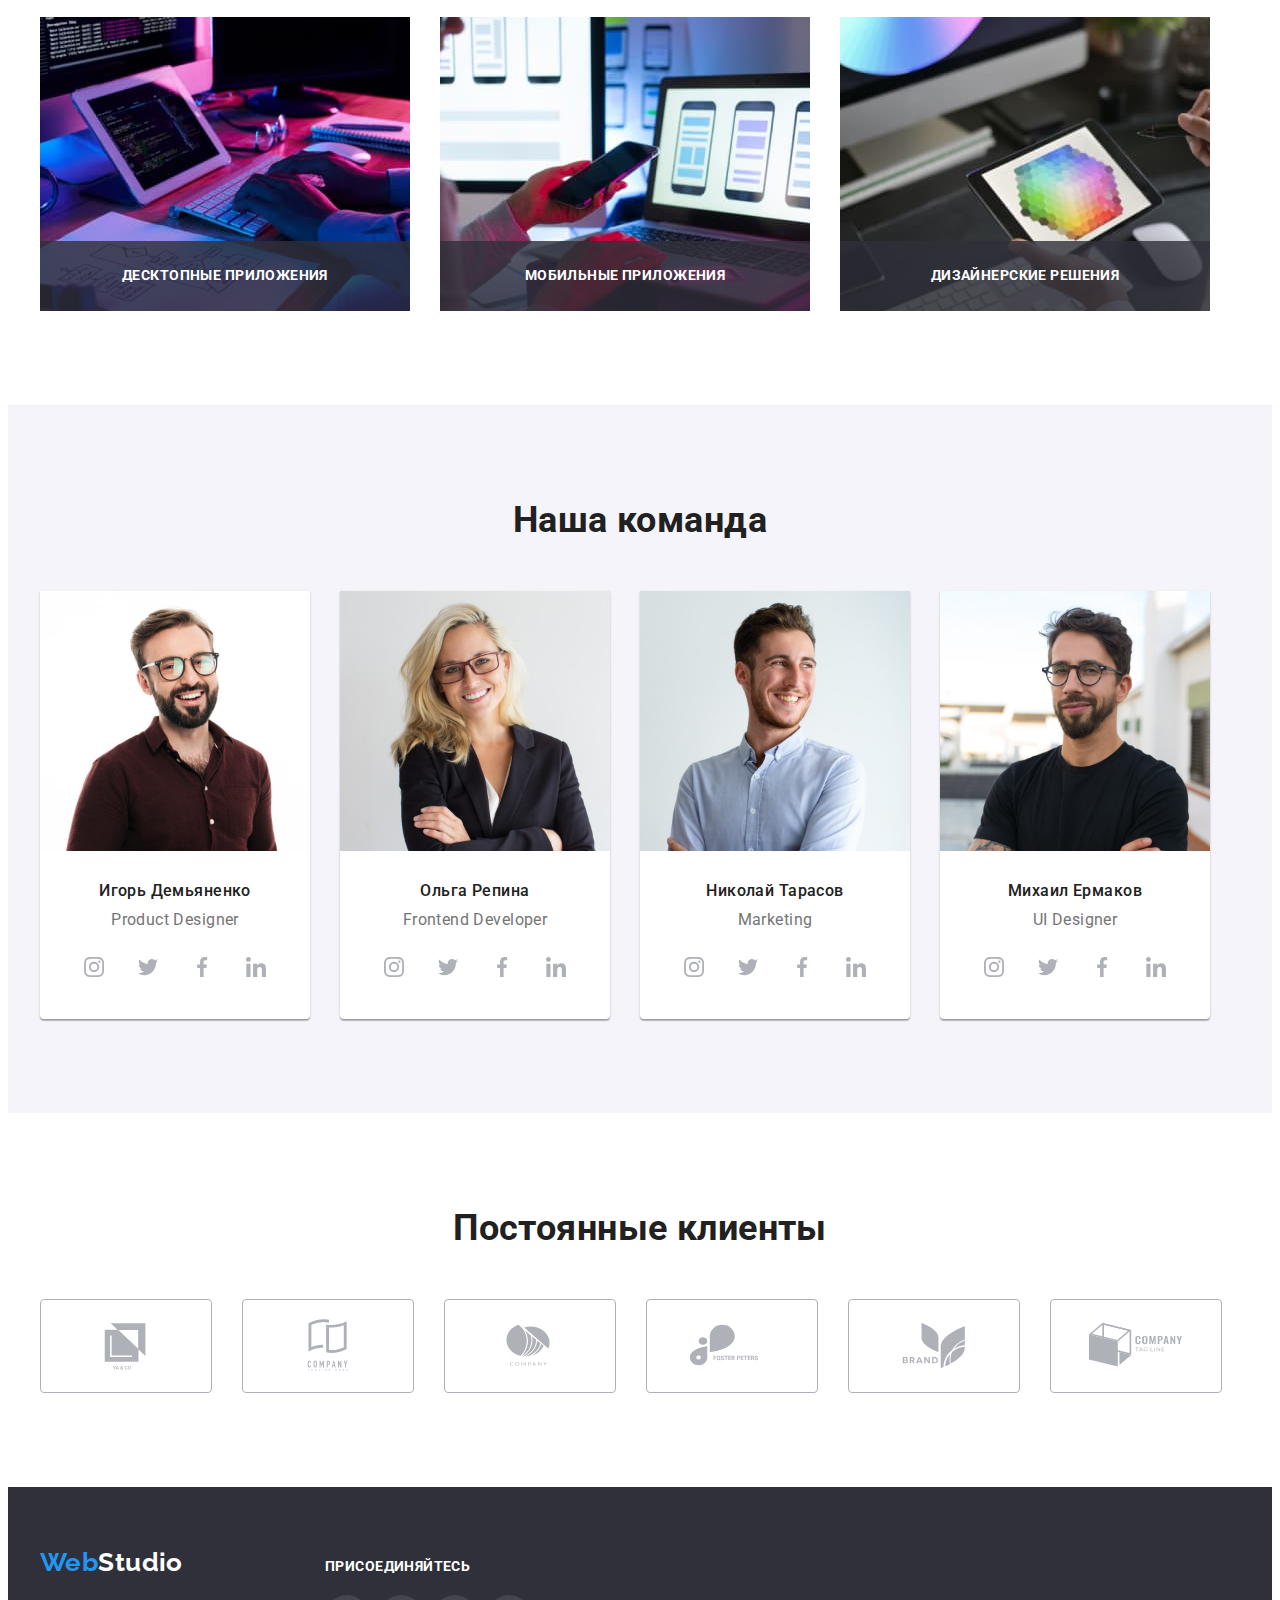
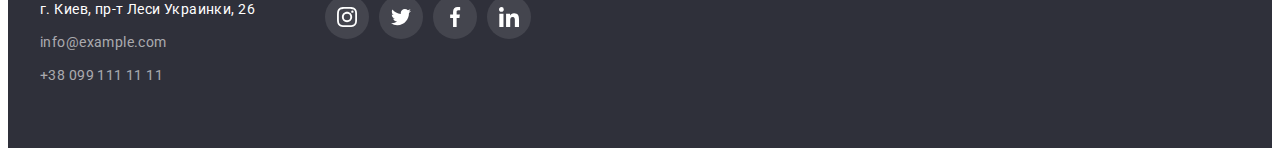
==== commit e639fb1b: "after control" ====
--- a/index.html
+++ b/index.html
@@ -115,21 +115,21 @@
                 <h2 class="activities-title">Чем мы занимаемся</h2>
                 <ul class="activities-list list">
                     <li class="activities-item">
-                        <div class="activites-card">
+                        <div class="activities-card">
                             <img src="./images/img1.jpg" alt="Программист работает в офисе" width="370">
-                            <p class="activiyies-card-description">Десктопные приложения</p>
+                            <p class="activities-card-description">Десктопные приложения</p>
                         </div>
                     </li>
                     <li class="activities-item">
-                        <div class="activites-card">
+                        <div class="activities-card">
                             <img src="./images/img2.jpg" alt="Веб дизайнер пишет приложение" width="370">
-                            <p class="activiyies-card-description">Мобильные приложения</p>
+                            <p class="activities-card-description">Мобильные приложения</p>
                         </div>
                     </li>
                     <li class="activities-item">
-                        <div class="activites-card">
+                        <div class="activities-card">
                             <img src="./images/img3.jpg" alt="Веб дизайнер подбирает цветовую гамму" width="370">
-                            <p class="activiyies-card-description">Дизайнерские решения</p>
+                            <p class="activities-card-description">Дизайнерские решения</p>
                         </div>
                     </li>
                 </ul>
--- a/css/style.css
+++ b/css/style.css
@@ -116,6 +116,9 @@
   width: 100%;
   height: 100%;
   background-color: rgba(0, 0, 0, 0.2);
+  opacity: 1;
+  visibility: visible;
+  transition: opacity var(--transition-dur-func), visibility var(--transition-dur-func);
 }
 .backdrop.is-hidden {
   visibility: hidden;
@@ -275,7 +278,6 @@
     display: block;
   margin: 30px auto 0;
   padding: 10px 32px;
-  cursor: pointer;
   box-shadow: 0px 4px 4px rgb(0 0 0 / 15%);
   border: none;
   border-radius: 4px;
@@ -348,19 +350,20 @@
     margin-right: 30px;
 }
 
-.activites-card {
+.activities-card {
   position: relative;
-}
-.activiyies-card-description {
+
+}
+.activities-card-description {
   position: absolute;
+  display: flex;
+  justify-content: center;
+  align-items: center;
   bottom: 0;
-  width: 370px;
+  width: 100%;
   height: 70px;
-  padding-top: 27px;
-  padding-bottom: 27px;
   font-weight: 700;
 line-height: 1.14;
-text-align: center;
 text-transform: uppercase;
 color: var(--title-text-color-dark-bkg);
 background-color: rgba(47, 48, 58, 0.8);
@@ -578,6 +581,12 @@
 
 
 .filter-btn {
+  display: block;
+  margin: 0 auto 0;
+  padding: 10px 32px;
+  box-shadow: 0px 4px 4px rgb(0 0 0 / 15%);
+  border: none;
+  border-radius: 4px;
   font-family: inherit;
   font-weight: 500;
   font-size: 16px;
@@ -587,7 +596,7 @@
   background-color: var(--light-dark-background);
   padding: 6px 22px;
   box-shadow: none;
-  transition: background-color var(--transition-dur-func), color 2var(--transition-dur-func), box-shadow var(--transition-dur-func), text-shadow var(--transition-dur-func);
+  transition: background-color var(--transition-dur-func), color var(--transition-dur-func), box-shadow var(--transition-dur-func), text-shadow var(--transition-dur-func);
 }
 
 .filter-btn:hover,
@@ -606,7 +615,7 @@
     gap: 30px;
 }
 
-.cards-item {
+.cards-overlay {
   position: relative;
     overflow: hidden;
 }
@@ -616,7 +625,8 @@
   top: 0;
   left: 0;
   width: 100%;
-  height: 294px;
+  height: 100%;
+  overflow: auto;
   padding-top: 63px;
   padding-bottom: 63px;
   padding-left: 24px;
@@ -625,21 +635,20 @@
   line-height: 1.56;
   color: var(--white-color);
   background-color: rgba(33, 150, 243, 0.9);
-  transform: translateY(calc(100% + 113px));
+  transform: translateY(100%);
   transition: transform var(--transition-dur-func);
 }
 
-.cards-item:hover .text-overlay {
+.cards-item-link:hover .text-overlay,
+.cards-item-link:focus .text-overlay {
   transform: translateY(0);
 }
-.card-item-link {
-  /* position: relative; */
-
+.cards-item-link {
+  display: block;
 transition: box-shadow var(--transition-dur-func);
 }
-.card-item-link:hover,
-.card-item-link:focus {
-  display: block;
+.cards-item-link:hover,
+.cards-item-link:focus {
 box-shadow: 0px 1px 1px rgba(0, 0, 0, 0.12), 0px 4px 4px rgba(0, 0, 0, 0.06), 1px 4px 6px rgba(0, 0, 0, 0.16);
 }
 
